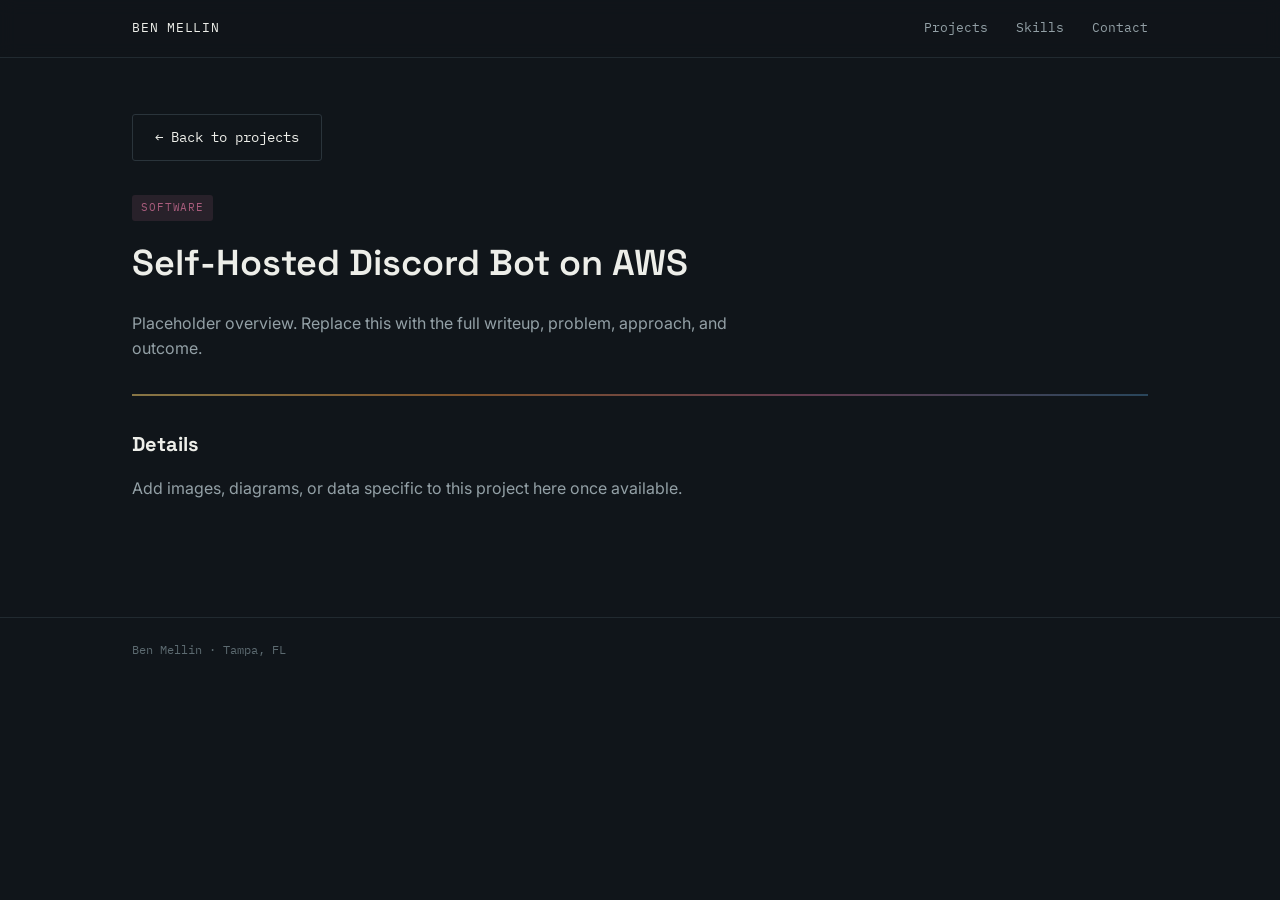
==== projects/discord-bot.html @ a9575e85 "Overhaul of website" ====
<!DOCTYPE html>
<html lang="en">
<head>
<meta charset="UTF-8">
<meta name="viewport" content="width=device-width, initial-scale=1.0">
<title>Self-Hosted Discord Bot on AWS — Ben Mellin</title>
<link rel="preconnect" href="https://fonts.googleapis.com">
<link rel="preconnect" href="https://fonts.gstatic.com" crossorigin>
<link href="https://fonts.googleapis.com/css2?family=Space+Grotesk:wght@400;500;600;700&family=Inter:wght@400;500;600&family=IBM+Plex+Mono:wght@400;500&display=swap" rel="stylesheet">
<link rel="stylesheet" href="https://cdn.jsdelivr.net/npm/bootstrap-icons@1.11.3/font/bootstrap-icons.min.css">
<link rel="stylesheet" href="../styles.css">
</head>
<body>

<header class="site-nav">
  <div class="nav-inner">
    <a class="nav-mark" href="../index.html">BEN MELLIN</a>
    <ul class="nav-links">
      <li><a href="../index.html#projects">Projects</a></li>
      <li><a href="../index.html#skills">Skills</a></li>
      <li><a href="../index.html#contact">Contact</a></li>
    </ul>
  </div>
</header>

<main class="wrap" style="padding-top:56px; padding-bottom:100px;">
  <a href="../index.html#projects" class="btn btn-ghost" style="margin-bottom:32px; display:inline-flex;">&larr; Back to projects</a>

  <div>
    <span class="tag tag-software">Software</span>
  </div>
  <h1 style="font-family:var(--font-display); font-weight:600; font-size:36px; margin-top:14px; margin-bottom:18px;">Self-Hosted Discord Bot on AWS</h1>

  <p style="color:var(--text-dim); max-width:640px; margin-bottom:32px; font-size:16px;">
    Placeholder overview. Replace this with the full writeup, problem, approach, and outcome.
  </p>

  <div class="temper-rule thin" style="margin-bottom:32px;"></div>

  <h2 style="font-family:var(--font-display); font-size:20px; margin-bottom:12px;">Details</h2>
  <p style="color:var(--text-dim); max-width:640px;">
    Add images, diagrams, or data specific to this project here once available.
  </p>
</main>

<footer>
  <div class="wrap">Ben Mellin &middot; Tampa, FL</div>
</footer>

</body>
</html>
---- styles.css ----
:root{
    --bg: #10151a;
    --surface: #161d23;
    --surface-2: #1c252c;
    --border: #2a343b;
    --border-soft: #212a30;
    --text: #edeee9;
    --text-dim: #93a0a6;
    --text-faint: #5c6a70;

    /* temper color ramp, drawn from the straw-to-blue progression steel
       shows as it's tempered from roughly 230C to 300C */
    --temper-1: #e9c468; /* straw */
    --temper-2: #d9853a; /* bronze */
    --temper-3: #a85c7c; /* purple */
    --temper-4: #3e6e91; /* blue */

    --accent: #3e6e91;
    --accent-warm: #d9853a;

    --font-display: 'Space Grotesk', sans-serif;
    --font-body: 'Inter', sans-serif;
    --font-mono: 'IBM Plex Mono', monospace;

    --maxw: 1080px;
  }

  *{ box-sizing: border-box; }

  html{ scroll-behavior: smooth; }

  body{
    margin: 0;
    background: var(--bg);
    color: var(--text);
    font-family: var(--font-body);
    line-height: 1.6;
    -webkit-font-smoothing: antialiased;
  }

  ::selection{ background: var(--temper-4); color: var(--bg); }

  a{ color: inherit; }

  .wrap{
    max-width: var(--maxw);
    margin: 0 auto;
    padding: 0 32px;
  }

  /* signature divider: the temper gradient rule */
  .temper-rule{
    height: 3px;
    width: 100%;
    background: linear-gradient(90deg,
      var(--temper-1) 0%,
      var(--temper-2) 33%,
      var(--temper-3) 66%,
      var(--temper-4) 100%);
  }

  .temper-rule.thin{ height: 2px; opacity: 0.55; }

  /* ---------- nav ---------- */
  header.site-nav{
    position: sticky;
    top: 0;
    z-index: 20;
    background: rgba(16, 21, 26, 0.88);
    backdrop-filter: blur(8px);
    border-bottom: 1px solid var(--border-soft);
  }

  .nav-inner{
    max-width: var(--maxw);
    margin: 0 auto;
    padding: 18px 32px;
    display: flex;
    align-items: center;
    justify-content: space-between;
  }

  .nav-mark{
    font-family: var(--font-mono);
    font-size: 13px;
    letter-spacing: 0.06em;
    color: var(--text);
    text-decoration: none;
  }

  .nav-links{
    display: flex;
    gap: 28px;
    list-style: none;
    margin: 0;
    padding: 0;
    font-family: var(--font-mono);
    font-size: 13px;
  }

  .nav-links a{
    text-decoration: none;
    color: var(--text-dim);
    transition: color 0.15s ease;
  }
  .nav-links a:hover{ color: var(--text); }

  /* ---------- hero ---------- */
  .hero{
    padding: 96px 0 72px;
  }

  .eyebrow{
    font-family: var(--font-mono);
    font-size: 12.5px;
    letter-spacing: 0.12em;
    color: var(--temper-4);
    text-transform: uppercase;
    margin-bottom: 22px;
  }

  h1.name{
    font-family: var(--font-display);
    font-weight: 700;
    font-size: clamp(42px, 7vw, 72px);
    line-height: 1.02;
    margin: 0 0 18px;
    letter-spacing: -0.01em;
  }

  .hero-sub{
    font-family: var(--font-display);
    font-weight: 500;
    font-size: clamp(19px, 2.4vw, 24px);
    color: var(--text-dim);
    max-width: 620px;
    margin: 0 0 28px;
  }

  .hero-body{
    max-width: 560px;
    color: var(--text-dim);
    font-size: 16px;
    margin: 0 0 36px;
  }

  .hero-cta{
    display: flex;
    gap: 16px;
    flex-wrap: wrap;
    margin-bottom: 44px;
  }

  .btn{
    display: inline-flex;
    align-items: center;
    gap: 8px;
    padding: 12px 22px;
    font-family: var(--font-mono);
    font-size: 13.5px;
    text-decoration: none;
    border-radius: 3px;
    transition: transform 0.15s ease, border-color 0.15s ease, background 0.15s ease;
  }

  .btn-primary{
    background: var(--text);
    color: var(--bg);
    border: 1px solid var(--text);
  }
  .btn-primary:hover{ transform: translateY(-1px); }

  .btn-ghost{
    background: transparent;
    color: var(--text);
    border: 1px solid var(--border);
  }
  .btn-ghost:hover{ border-color: var(--text-dim); }

  .hero-meta{
    display: flex;
    flex-wrap: wrap;
    gap: 10px 28px;
    font-family: var(--font-mono);
    font-size: 12.5px;
    color: var(--text-faint);
    border-top: 1px solid var(--border-soft);
    padding-top: 20px;
  }

  .hero-meta span::before{
    content: "// ";
    color: var(--text-faint);
  }

  /* ---------- section shell ---------- */
  section{ padding: 76px 0; }

  .section-head{
    display: flex;
    align-items: baseline;
    justify-content: space-between;
    margin-bottom: 40px;
    gap: 24px;
    flex-wrap: wrap;
  }

  .section-title{
    font-family: var(--font-display);
    font-weight: 600;
    font-size: 28px;
    margin: 0;
  }

  .section-note{
    font-family: var(--font-mono);
    font-size: 12.5px;
    color: var(--text-faint);
  }

  /* ---------- projects ---------- */
  .projects-grid{
    display: grid;
    grid-template-columns: repeat(auto-fit, minmax(300px, 1fr));
    gap: 22px;
  }

  .card{
    background: var(--surface);
    border: 1px solid var(--border-soft);
    border-radius: 6px;
    padding: 26px 24px 24px;
    display: flex;
    flex-direction: column;
    gap: 14px;
    position: relative;
    padding-bottom: 52px;
    transition: border-color 0.2s ease, transform 0.2s ease;
  }

  .card-link{
    position: absolute;
    bottom: 16px;
    right: 16px;
    width: 34px;
    height: 34px;
    border-radius: 50%;
    border: 1px solid var(--border);
    background: var(--surface-2);
    display: flex;
    align-items: center;
    justify-content: center;
    color: var(--text-dim);
    text-decoration: none;
    transition: all 0.2s ease;
  }

  .card-link:hover{
    color: var(--bg);
    background: var(--temper-4);
    border-color: var(--temper-4);
    transform: translate(2px, -2px);
  }

  .card-link i{
    font-size: 15px;
  }
  
  .card-featured{
    grid-column: 1 / -1;
}

  .card-media{
    width: 30%;
    border-radius: 4px;
    overflow: hidden;
    margin: 0 auto;
  }

  .card-media img{
    width: 100%;
    height: 100%;
    object-fit: cover;
    display: block;
  }

  .card:hover{
    border-color:var(--temper-4);
    box-shadow:0 0 18px rgba(62,110,145,.18);
    transform: translateY(-2px);
  }

  .tag{
    display: inline-block;
    width: fit-content;
    font-family: var(--font-mono);
    font-size: 11px;
    letter-spacing: 0.08em;
    padding: 4px 9px;
    border-radius: 3px;
    text-transform: uppercase;
  }

  .tag-materials{ background: rgba(217, 133, 58, 0.14); color: var(--temper-2); }
  .tag-aerospace{ background: rgba(62, 110, 145, 0.16); color: var(--temper-4); }
  .tag-software{ background: rgba(168, 92, 124, 0.16); color: var(--temper-3); }

  .card h3{
    font-family: var(--font-display);
    font-size: 19px;
    margin: 0;
    line-height: 1.3;
  }

  .card p{
    font-size: 14.5px;
    color: var(--text-dim);
    margin: 0;
  }

  .chip-row{
    display: flex;
    flex-wrap: wrap;
    gap: 7px;
    margin-top: auto;
    padding-top: 6px;
  }

  .chip{
    font-family: var(--font-mono);
    font-size: 11.5px;
    color: var(--text-faint);
    border: 1px solid var(--border-soft);
    padding: 4px 9px;
    border-radius: 3px;
  }

  /* ---------- skills ---------- */
  .skills-grid{
    display: grid;
    grid-template-columns: repeat(auto-fit, minmax(260px, 1fr));
    gap: 32px;
  }

  .skill-group h4{
    font-family: var(--font-mono);
    font-size: 12.5px;
    letter-spacing: 0.08em;
    text-transform: uppercase;
    color: var(--text-faint);
    margin: 0 0 16px;
  }

  .skill-group ul{
    list-style: none;
    margin: 0;
    padding: 0;
  }

  .skill-group li{
    padding: 9px 0;
    border-top: 1px solid var(--border-soft);
    font-size: 15px;
    color: var(--text);
  }
  .skill-group li:first-of-type{ border-top: none; }

  /* ---------- contact ---------- */
  .contact{
    padding-bottom: 100px;
  }

  .contact-grid{
    display: flex;
    justify-content: space-between;
    align-items: flex-end;
    flex-wrap: wrap;
    gap: 32px;
  }

  .contact-title{
    font-family: var(--font-display);
    font-weight: 600;
    font-size: clamp(28px, 4vw, 40px);
    max-width: 480px;
    margin: 0 0 8px;
  }

  .contact-links{
    display: flex;
    gap: 22px;
    flex-wrap: wrap;
    font-family: var(--font-mono);
    font-size: 13.5px;
  }

  .contact-links a{
    text-decoration: none;
    color: var(--text-dim);
    border-bottom: 1px solid var(--border);
    padding-bottom: 2px;
    transition: color 0.15s ease, border-color 0.15s ease;
  }
  .contact-links a:hover{ color: var(--text); border-color: var(--text); }

  footer{
    border-top: 1px solid var(--border-soft);
    padding: 22px 0;
    font-family: var(--font-mono);
    font-size: 12px;
    color: var(--text-faint);
  }

  /* ---------- reveal on scroll ---------- */
  .reveal{
    opacity: 0;
    transform: translateY(14px);
    transition: opacity 0.6s ease, transform 0.6s ease;
  }
  .reveal.is-visible{
    opacity: 1;
    transform: translateY(0);
  }

  @media (prefers-reduced-motion: reduce){
    html{ scroll-behavior: auto; }
    .reveal{ opacity: 1; transform: none; transition: none; }
    .card:hover{ transform: none; }
  }

  /* focus visibility */
  a:focus-visible, button:focus-visible{
    outline: 2px solid var(--temper-4);
    outline-offset: 2px;
  }

  @media (max-width: 640px){
    .hero{ padding: 64px 0 48px; }
    section{ padding: 56px 0; }
  }
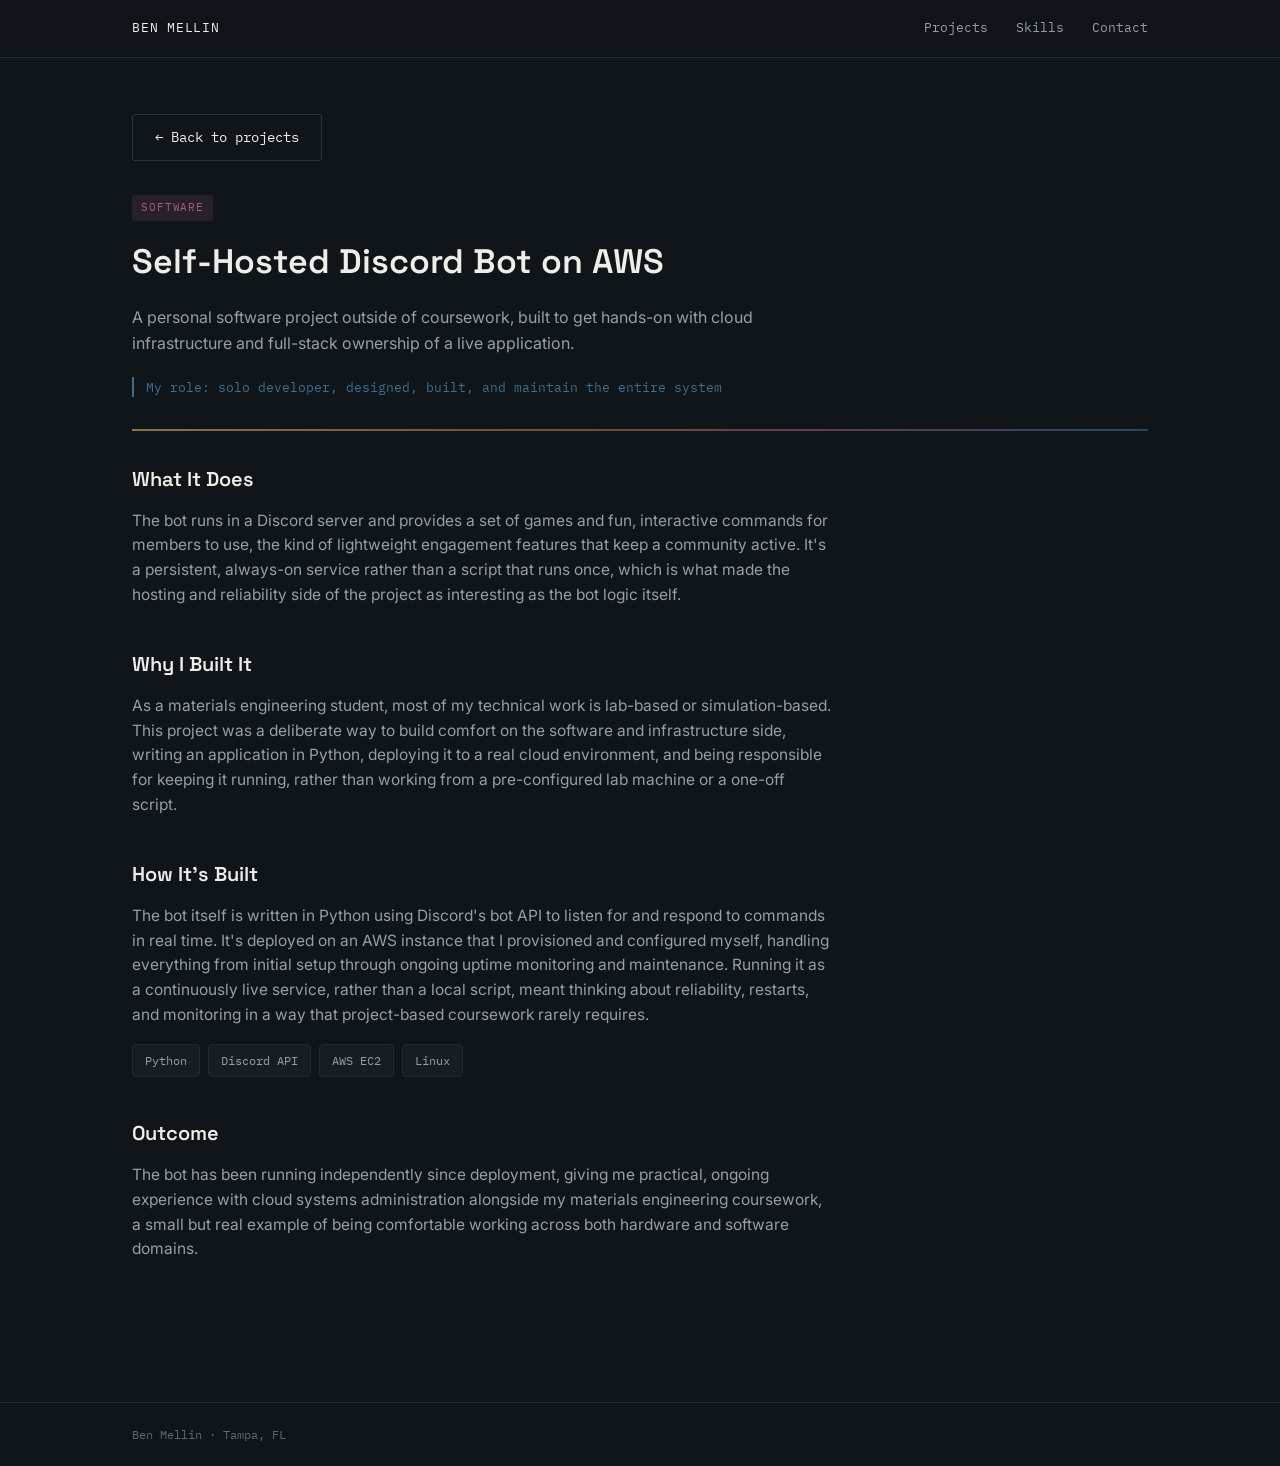
==== commit a1cd479e: "Finished" ====
--- a/projects/discord-bot.html
+++ b/projects/discord-bot.html
@@ -9,6 +9,44 @@
 <link href="https://fonts.googleapis.com/css2?family=Space+Grotesk:wght@400;500;600;700&family=Inter:wght@400;500;600&family=IBM+Plex+Mono:wght@400;500&display=swap" rel="stylesheet">
 <link rel="stylesheet" href="https://cdn.jsdelivr.net/npm/bootstrap-icons@1.11.3/font/bootstrap-icons.min.css">
 <link rel="stylesheet" href="../styles.css">
+<style>
+  .proj-section{ margin-bottom: 40px; }
+  .proj-h2{
+    font-family: var(--font-display);
+    font-weight: 600;
+    font-size: 20px;
+    margin-bottom: 14px;
+  }
+  .proj-body{
+    color: var(--text-dim);
+    max-width: 700px;
+    font-size: 15.5px;
+  }
+  .proj-body p{ margin: 0 0 14px; }
+  .role-note{
+    font-family: var(--font-mono);
+    font-size: 12.5px;
+    color: var(--temper-4);
+    border-left: 2px solid var(--temper-4);
+    padding-left: 12px;
+    margin: 20px 0 32px;
+  }
+  .stack-row{
+    display: flex;
+    flex-wrap: wrap;
+    gap: 8px;
+    margin: 16px 0 8px;
+  }
+  .stack-chip{
+    font-family: var(--font-mono);
+    font-size: 12px;
+    color: var(--text-dim);
+    border: 1px solid var(--border-soft);
+    background: var(--surface);
+    padding: 6px 12px;
+    border-radius: 4px;
+  }
+</style>
 </head>
 <body>
 
@@ -29,18 +67,80 @@
   <div>
     <span class="tag tag-software">Software</span>
   </div>
-  <h1 style="font-family:var(--font-display); font-weight:600; font-size:36px; margin-top:14px; margin-bottom:18px;">Self-Hosted Discord Bot on AWS</h1>
+  <h1 style="font-family:var(--font-display); font-weight:600; font-size:34px; margin-top:14px; margin-bottom:10px; max-width:720px;">
+    Self-Hosted Discord Bot on AWS
+  </h1>
+  <p style="color:var(--text-dim); max-width:680px; margin-bottom:8px; font-size:16px;">
+    A personal software project outside of coursework, built to get hands-on with
+    cloud infrastructure and full-stack ownership of a live application.
+  </p>
 
-  <p style="color:var(--text-dim); max-width:640px; margin-bottom:32px; font-size:16px;">
-    Placeholder overview. Replace this with the full writeup, problem, approach, and outcome.
-  </p>
+  <div class="role-note">
+    My role: solo developer, designed, built, and maintain the entire system
+  </div>
 
   <div class="temper-rule thin" style="margin-bottom:32px;"></div>
 
-  <h2 style="font-family:var(--font-display); font-size:20px; margin-bottom:12px;">Details</h2>
-  <p style="color:var(--text-dim); max-width:640px;">
-    Add images, diagrams, or data specific to this project here once available.
-  </p>
+  <div class="proj-section">
+    <h2 class="proj-h2">What It Does</h2>
+    <div class="proj-body">
+      <p>
+        The bot runs in a Discord server and provides a set of games and fun,
+        interactive commands for members to use, the kind of lightweight engagement
+        features that keep a community active. It's a persistent, always-on service
+        rather than a script that runs once, which is what made the hosting and
+        reliability side of the project as interesting as the bot logic itself.
+      </p>
+    </div>
+  </div>
+
+  <div class="proj-section">
+    <h2 class="proj-h2">Why I Built It</h2>
+    <div class="proj-body">
+      <p>
+        As a materials engineering student, most of my technical work is lab-based
+        or simulation-based. This project was a deliberate way to build comfort on
+        the software and infrastructure side, writing an application in Python,
+        deploying it to a real cloud environment, and being responsible for keeping
+        it running, rather than working from a pre-configured lab machine or a
+        one-off script.
+      </p>
+    </div>
+  </div>
+
+  <div class="proj-section">
+    <h2 class="proj-h2">How It's Built</h2>
+    <div class="proj-body">
+      <p>
+        The bot itself is written in Python using Discord's bot API to listen for
+        and respond to commands in real time. It's deployed on an AWS instance that
+        I provisioned and configured myself, handling everything from initial setup
+        through ongoing uptime monitoring and maintenance. Running it as a
+        continuously live service, rather than a local script, meant thinking about
+        reliability, restarts, and monitoring in a way that project-based coursework
+        rarely requires.
+      </p>
+    </div>
+    <div class="stack-row">
+      <span class="stack-chip">Python</span>
+      <span class="stack-chip">Discord API</span>
+      <span class="stack-chip">AWS EC2</span>
+      <span class="stack-chip">Linux</span>
+    </div>
+  </div>
+
+  <div class="proj-section">
+    <h2 class="proj-h2">Outcome</h2>
+    <div class="proj-body">
+      <p>
+        The bot has been running independently since deployment, giving me practical,
+        ongoing experience with cloud systems administration alongside my materials
+        engineering coursework, a small but real example of being comfortable working
+        across both hardware and software domains.
+      </p>
+    </div>
+  </div>
+
 </main>
 
 <footer>
--- a/styles.css
+++ b/styles.css
@@ -272,7 +272,7 @@
 }
 
   .card-media{
-    width: 30%;
+    width: 80%;
     border-radius: 4px;
     overflow: hidden;
     margin: 0 auto;
@@ -436,6 +436,6 @@
   }
 
   @media (max-width: 640px){
-    .hero{ padding: 64px 0 48px; }
-    section{ padding: 56px 0; }
+    .hero{ padding-top: 64px; padding-bottom: 48px; }
+    section{ padding-top: 56px; padding-bottom: 56px; }
   }
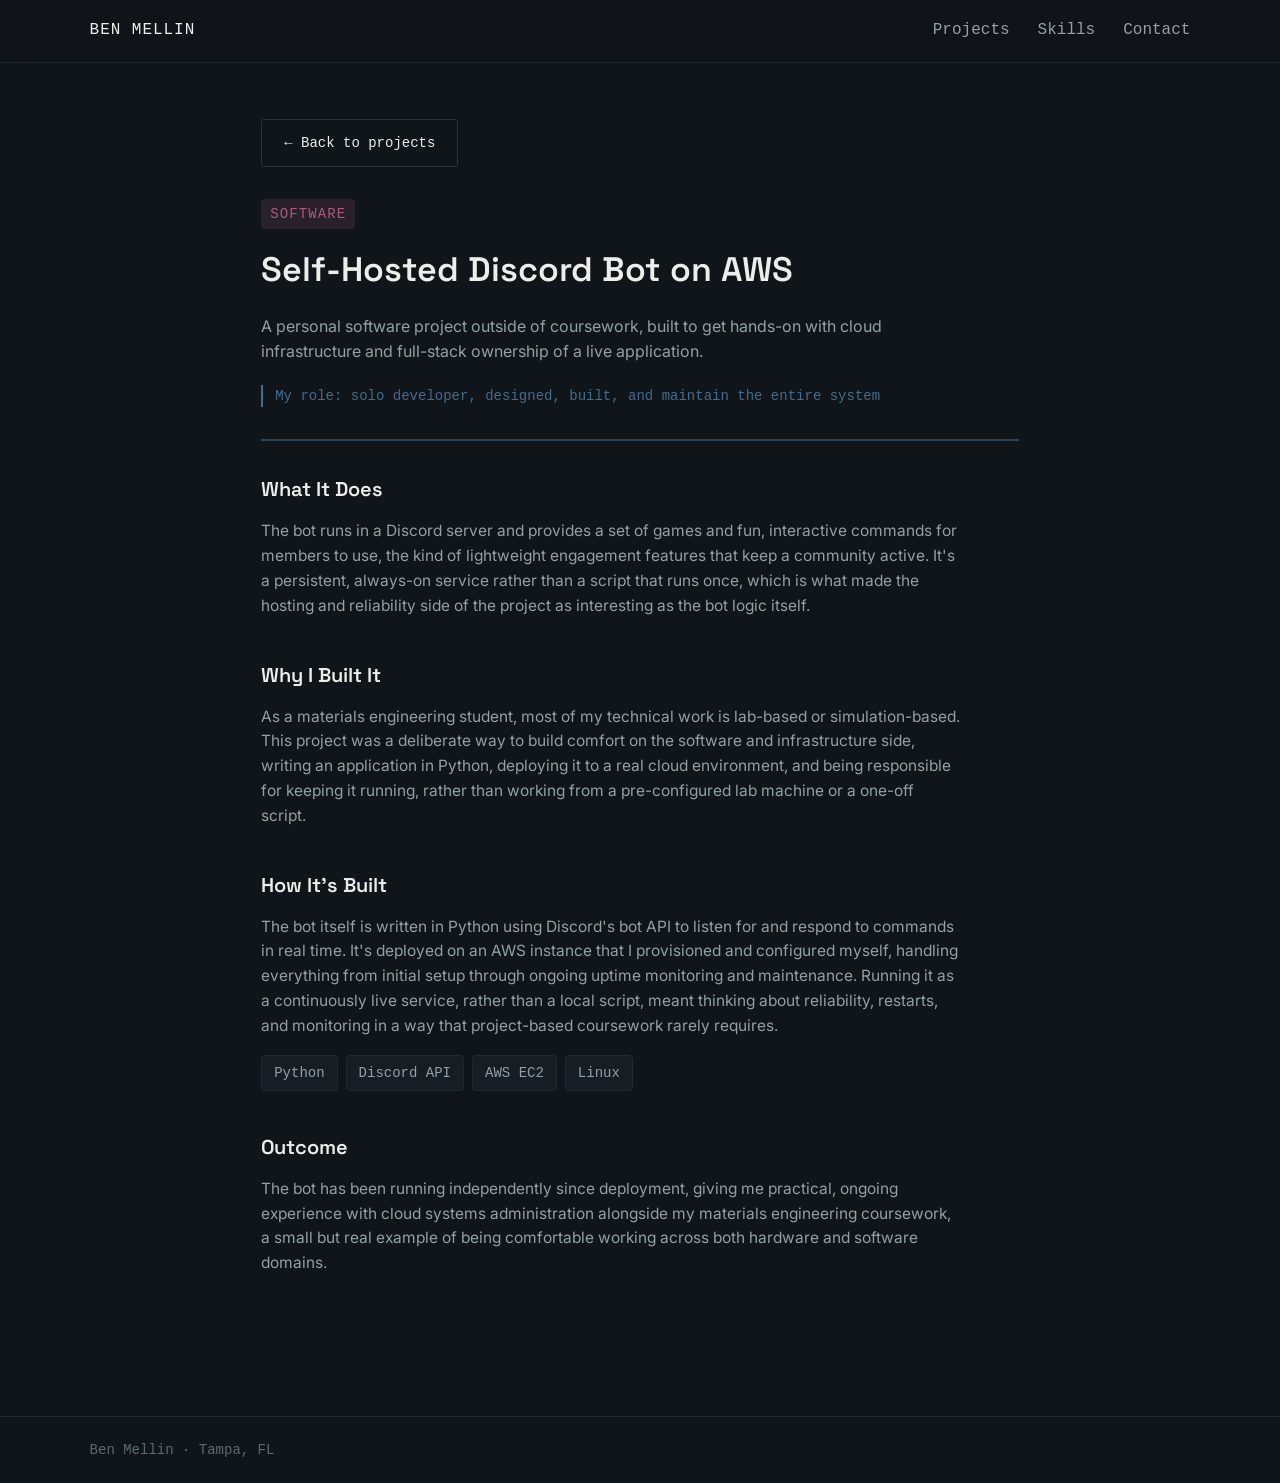
==== commit 6479a9a8: "Font changes and more" ====
--- a/projects/discord-bot.html
+++ b/projects/discord-bot.html
@@ -6,7 +6,7 @@
 <title>Self-Hosted Discord Bot on AWS — Ben Mellin</title>
 <link rel="preconnect" href="https://fonts.googleapis.com">
 <link rel="preconnect" href="https://fonts.gstatic.com" crossorigin>
-<link href="https://fonts.googleapis.com/css2?family=Space+Grotesk:wght@400;500;600;700&family=Inter:wght@400;500;600&family=IBM+Plex+Mono:wght@400;500&display=swap" rel="stylesheet">
+<link href="https://fonts.googleapis.com/css2?family=Space+Grotesk:wght@400;500;600;700&family=Inter:wght@400;500;600&display=swap" rel="stylesheet">
 <link rel="stylesheet" href="https://cdn.jsdelivr.net/npm/bootstrap-icons@1.11.3/font/bootstrap-icons.min.css">
 <link rel="stylesheet" href="../styles.css">
 <style>
@@ -25,7 +25,7 @@
   .proj-body p{ margin: 0 0 14px; }
   .role-note{
     font-family: var(--font-mono);
-    font-size: 12.5px;
+    font-size: 14px;
     color: var(--temper-4);
     border-left: 2px solid var(--temper-4);
     padding-left: 12px;
@@ -39,7 +39,7 @@
   }
   .stack-chip{
     font-family: var(--font-mono);
-    font-size: 12px;
+    font-size: 14px;
     color: var(--text-dim);
     border: 1px solid var(--border-soft);
     background: var(--surface);
--- a/styles.css
+++ b/styles.css
@@ -21,9 +21,10 @@
 
     --font-display: 'Space Grotesk', sans-serif;
     --font-body: 'Inter', sans-serif;
-    --font-mono: 'IBM Plex Mono', monospace;
-
-    --maxw: 1080px;
+    --font-mono: 'Calibri', Courier, monospace;
+
+    --maxw: min(1600px, 94vw);
+    --edge-pad: clamp(20px, 4vw, 64px);
   }
 
   *{ box-sizing: border-box; }
@@ -46,18 +47,22 @@
   .wrap{
     max-width: var(--maxw);
     margin: 0 auto;
-    padding: 0 32px;
-  }
-
-  /* signature divider: the temper gradient rule */
+    padding: 0 var(--edge-pad);
+  }
+
+  /* Project pages use <main class="wrap">, unlike the homepage's <div class="wrap">
+     sections. They're article-style reading layouts, not a wide card grid, so they
+     get their own narrower, fixed content width instead of stretching to --maxw.
+     This keeps text and figures aligned to the same edges at any monitor size. */
+  main.wrap{
+    max-width: 860px;
+  }
+
+  /* signature divider: solid steel blue */
   .temper-rule{
     height: 3px;
     width: 100%;
-    background: linear-gradient(90deg,
-      var(--temper-1) 0%,
-      var(--temper-2) 33%,
-      var(--temper-3) 66%,
-      var(--temper-4) 100%);
+    background: var(--temper-4);
   }
 
   .temper-rule.thin{ height: 2px; opacity: 0.55; }
@@ -75,7 +80,7 @@
   .nav-inner{
     max-width: var(--maxw);
     margin: 0 auto;
-    padding: 18px 32px;
+    padding: 18px var(--edge-pad);
     display: flex;
     align-items: center;
     justify-content: space-between;
@@ -83,7 +88,7 @@
 
   .nav-mark{
     font-family: var(--font-mono);
-    font-size: 13px;
+    font-size: 16px;
     letter-spacing: 0.06em;
     color: var(--text);
     text-decoration: none;
@@ -96,7 +101,7 @@
     margin: 0;
     padding: 0;
     font-family: var(--font-mono);
-    font-size: 13px;
+    font-size: 16px;
   }
 
   .nav-links a{
@@ -108,16 +113,50 @@
 
   /* ---------- hero ---------- */
   .hero{
-    padding: 96px 0 72px;
-  }
-
-  .eyebrow{
-    font-family: var(--font-mono);
-    font-size: 12.5px;
-    letter-spacing: 0.12em;
-    color: var(--temper-4);
-    text-transform: uppercase;
-    margin-bottom: 22px;
+    padding-top: 200px;
+    padding-bottom: 250px;
+  }
+
+  .hero-inner{
+    display: flex;
+    align-items: flex-start;
+    justify-content: space-between;
+    gap: 40px;
+  }
+
+  .hero-text{
+    flex: 0 0 auto;
+    max-width: 560px;
+    min-width: 0;
+  }
+
+  .hero-visual{
+    flex: 1;
+    min-width: 480px;
+    height: 560px;
+    position: relative;
+  }
+
+  .hero-visual::before{
+    content: "";
+    position: absolute;
+    inset: -20%;
+    background: radial-gradient(circle, rgba(62,110,145,0.16) 0%, transparent 70%);
+    pointer-events: none;
+  }
+
+  #hero-canvas{
+    width: 100%;
+    height: 100%;
+    position: relative;
+  }
+
+  #hero-canvas canvas{
+    display: block;
+  }
+
+  @media (max-width: 1220px){
+    .hero-visual{ display: none; }
   }
 
   h1.name{
@@ -158,7 +197,7 @@
     gap: 8px;
     padding: 12px 22px;
     font-family: var(--font-mono);
-    font-size: 13.5px;
+    font-size: 14px;
     text-decoration: none;
     border-radius: 3px;
     transition: transform 0.15s ease, border-color 0.15s ease, background 0.15s ease;
@@ -183,7 +222,7 @@
     flex-wrap: wrap;
     gap: 10px 28px;
     font-family: var(--font-mono);
-    font-size: 12.5px;
+    font-size: 16px;
     color: var(--text-faint);
     border-top: 1px solid var(--border-soft);
     padding-top: 20px;
@@ -215,14 +254,14 @@
 
   .section-note{
     font-family: var(--font-mono);
-    font-size: 12.5px;
+    font-size: 14px;
     color: var(--text-faint);
   }
 
   /* ---------- projects ---------- */
   .projects-grid{
-    display: grid;
-    grid-template-columns: repeat(auto-fit, minmax(300px, 1fr));
+    display: flex;
+    flex-wrap: wrap;
     gap: 22px;
   }
 
@@ -236,6 +275,7 @@
     gap: 14px;
     position: relative;
     padding-bottom: 52px;
+    flex: 1 1 300px;
     transition: border-color 0.2s ease, transform 0.2s ease;
   }
 
@@ -268,8 +308,89 @@
   }
   
   .card-featured{
-    grid-column: 1 / -1;
+    flex: 1 1 100%;
 }
+
+  .tool-banner{
+    flex: 1 1 100%;
+    display: flex;
+    align-items: center;
+    gap: 20px;
+    background: var(--surface);
+    border: 1px solid var(--border-soft);
+    border-radius: 6px;
+    padding: 18px 24px;
+    transition: border-color 0.2s ease, transform 0.2s ease;
+  }
+
+  .tool-banner:hover{
+    border-color: var(--temper-4);
+    box-shadow: 0 0 18px rgba(62,110,145,.18);
+  }
+
+  .tool-banner-icon{
+    width: 44px;
+    height: 44px;
+    border-radius: 50%;
+    background: rgba(62,110,145,0.14);
+    color: var(--temper-4);
+    display: flex;
+    align-items: center;
+    justify-content: center;
+    font-size: 19px;
+    flex-shrink: 0;
+  }
+
+  .tool-banner-text{ flex: 1; min-width: 0; }
+
+  .tool-banner-eyebrow{
+    font-family: var(--font-mono);
+    font-size: 14px;
+    letter-spacing: 0.08em;
+    text-transform: uppercase;
+    color: var(--temper-4);
+    margin-bottom: 4px;
+  }
+
+  .tool-banner-text h3{
+    font-family: var(--font-display);
+    font-size: 17px;
+    margin: 0 0 4px;
+    color: var(--text);
+  }
+
+  .tool-banner-text p{
+    font-size: 14px;
+    color: var(--text-dim);
+    margin: 0;
+    max-width: 640px;
+  }
+
+  .tool-banner-link{
+    flex-shrink: 0;
+    display: inline-flex;
+    align-items: center;
+    gap: 8px;
+    font-family: var(--font-mono);
+    font-size: 14px;
+    color: var(--text);
+    border: 1px solid var(--border);
+    padding: 10px 16px;
+    border-radius: 4px;
+    text-decoration: none;
+    white-space: nowrap;
+    transition: all 0.2s ease;
+  }
+
+  .tool-banner-link:hover{
+    border-color: var(--temper-4);
+    color: var(--temper-4);
+  }
+
+  @media (max-width: 640px){
+    .tool-banner{ flex-direction: column; align-items: flex-start; }
+    .tool-banner-link{ width: 100%; justify-content: center; }
+  }
 
   .card-media{
     width: 80%;
@@ -295,7 +416,7 @@
     display: inline-block;
     width: fit-content;
     font-family: var(--font-mono);
-    font-size: 11px;
+    font-size: 14px;
     letter-spacing: 0.08em;
     padding: 4px 9px;
     border-radius: 3px;
@@ -329,7 +450,7 @@
 
   .chip{
     font-family: var(--font-mono);
-    font-size: 11.5px;
+    font-size: 14px;
     color: var(--text-faint);
     border: 1px solid var(--border-soft);
     padding: 4px 9px;
@@ -345,7 +466,7 @@
 
   .skill-group h4{
     font-family: var(--font-mono);
-    font-size: 12.5px;
+    font-size: 14px;
     letter-spacing: 0.08em;
     text-transform: uppercase;
     color: var(--text-faint);
@@ -392,7 +513,7 @@
     gap: 22px;
     flex-wrap: wrap;
     font-family: var(--font-mono);
-    font-size: 13.5px;
+    font-size: 14px;
   }
 
   .contact-links a{
@@ -408,7 +529,7 @@
     border-top: 1px solid var(--border-soft);
     padding: 22px 0;
     font-family: var(--font-mono);
-    font-size: 12px;
+    font-size: 14px;
     color: var(--text-faint);
   }
 
